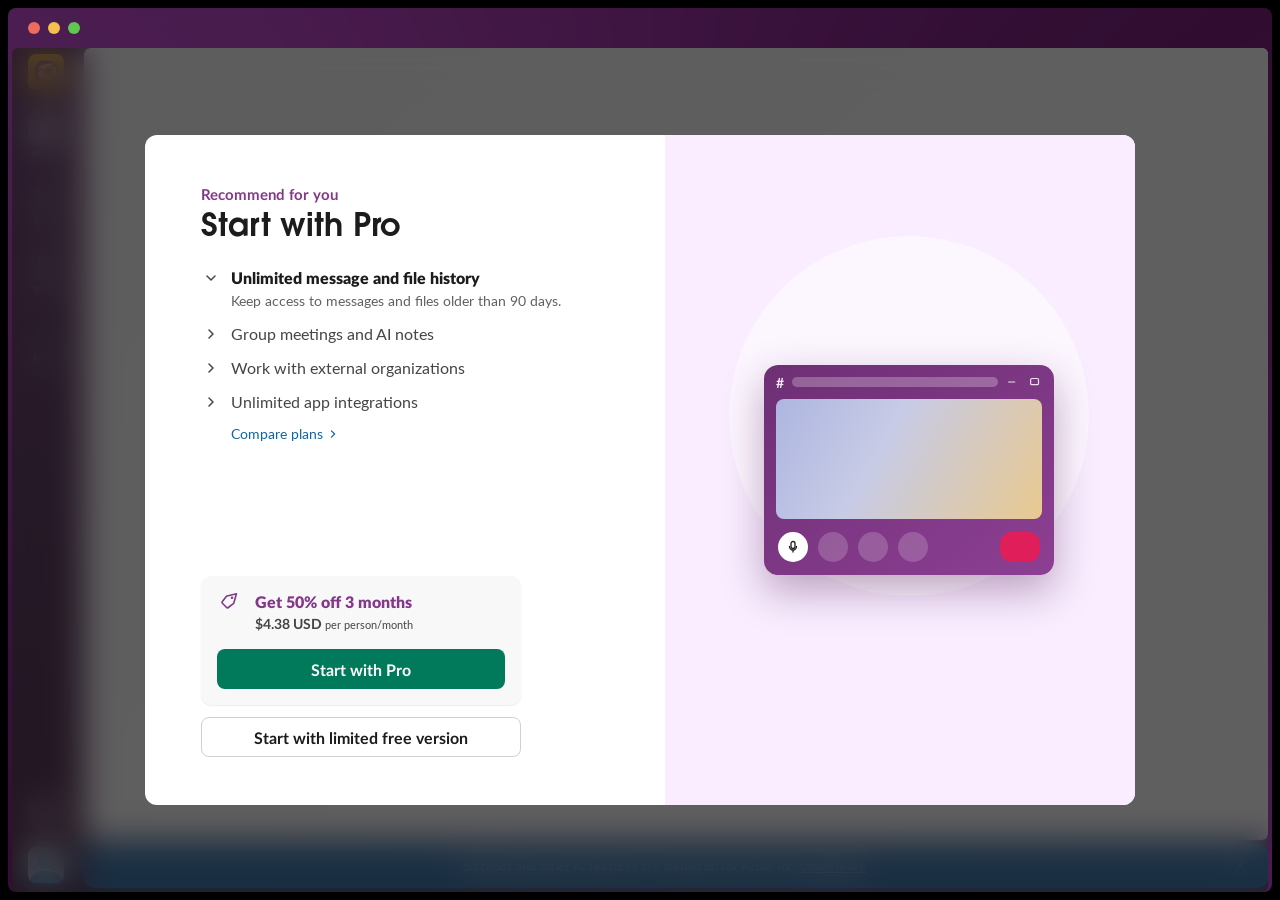
==== index.html @ fe8db7f8 "New Team Launchpad prototype Slack desktop onboarding prototype: Start with Pro paywall, familiarity" ====
<!DOCTYPE html>
<html lang="en">
<head>
  <meta charset="UTF-8">
  <meta name="viewport" content="width=device-width, initial-scale=1.0">
  <title>New Team Launchpad</title>
  <link rel="stylesheet" href="fonts.css">
  <link rel="stylesheet" href="onboarding.css">
</head>
<body>
  <div class="app-container">
    <!-- Landing experience (the real app) as background -->
    <div class="app-background">
      <iframe src="app.html"></iframe>
    </div>

    <!-- Persistent scrim hosting the onboarding + paywall modals -->
    <div class="scrim" id="scrim">

      <!-- ====== Modal 2 — How do you want to use Slack? (multi-select) ====== -->
      <div class="modal-panel hidden" id="panelUseCases">
        <div class="segmentation-modal intro-active">
          <div class="bg-yellow-circle bg-decoration"></div>
          <div class="bg-green-shape bg-decoration"></div>
          <div class="pill pill-top bg-decoration">
            <span class="pill-emoji">&#x2705;</span>
            <span class="pill-number">1</span>
          </div>
          <div class="pill pill-bottom bg-decoration">
            <span class="pill-emoji">&#x1F64C;</span>
            <span class="pill-number">5</span>
          </div>
          <div class="seg-content">
            <div class="title-section">
              <div class="question-container">
                <h1>How do you want to use Slack?</h1>
                <p>We'll suggest the right setup for your goals.</p>
              </div>
            </div>
            <div class="middle-content">
              <div class="checklist-card has-selection">
                <div class="checklist-item checked" data-choice="collab">
                  <span class="checklist-item-label" data-text="Chat and collaboration">Chat and collaboration</span>
                  <div class="checkbox"></div>
                </div>
                <div class="checklist-item" data-choice="projects">
                  <span class="checklist-item-label" data-text="Project management">Project management</span>
                  <div class="checkbox"></div>
                </div>
                <div class="checklist-item" data-choice="customers">
                  <span class="checklist-item-label" data-text="For customer and client communication">For customer and client communication</span>
                  <div class="checkbox"></div>
                </div>
                <div class="checklist-item" data-choice="partners">
                  <span class="checklist-item-label" data-text="Work with partners and vendors">Work with partners and vendors</span>
                  <div class="checkbox"></div>
                </div>
                <div class="checklist-item" data-choice="ai">
                  <span class="checklist-item-label" data-text="To explore AI tools and apps">To explore AI tools and apps</span>
                  <div class="checkbox"></div>
                </div>
              </div>
            </div>
            <div class="cta-section">
              <button class="btn-get-started" id="btnUseCasesNext">Get started</button>
            </div>
          </div>
        </div>
      </div>

      <!-- ====== Modal 2 — How familiar are you with Slack? (single choice) ====== -->
      <div class="modal-panel hidden" id="panelFamiliarity">
        <div class="segmentation-modal intro-active">
          <div class="bg-yellow-circle bg-decoration"></div>
          <div class="bg-green-shape bg-decoration"></div>
          <div class="pill pill-top bg-decoration">
            <span class="pill-emoji">&#x2705;</span>
            <span class="pill-number">1</span>
          </div>
          <div class="pill pill-bottom bg-decoration">
            <span class="pill-emoji">&#x1F64C;</span>
            <span class="pill-number">5</span>
          </div>
          <div class="seg-content">
            <div class="title-section">
              <div class="question-container">
                <h1>How familiar are you with Slack?</h1>
                <p>We'll tailor recommendations based on your experience.</p>
              </div>
            </div>
            <div class="middle-content">
              <div class="options-list familiarity">
                <button class="option-button" data-value="new">
                  <div class="option-inner">
                    <span class="option-emoji">&#x1F331;</span>
                    <span class="option-label">New to Slack</span>
                  </div>
                </button>
                <button class="option-button" data-value="used">
                  <div class="option-inner">
                    <span class="option-emoji">&#x1FAB4;</span>
                    <span class="option-label">I've used Slack before</span>
                  </div>
                </button>
                <button class="option-button" data-value="admin">
                  <div class="option-inner">
                    <span class="option-emoji">&#x1F333;</span>
                    <span class="option-label">I've managed Slack workspaces</span>
                  </div>
                </button>
              </div>
            </div>
          </div>
        </div>
      </div>

      <!-- ====== Modal 1 — Paywall: Start with Pro ====== -->
      <div class="modal-panel" id="panelPaywall">
        <div class="paywall-modal">
          <div class="paywall-content">
            <div class="paywall-body">
              <div class="paywall-text">
                <span class="paywall-eyebrow">Recommend for you</span>
                <h1 class="paywall-title">Start with Pro</h1>
              </div>
              <div class="paywall-features">
                <div class="paywall-feature expanded">
                  <span class="paywall-feature-caret">
                    <svg width="20" height="20" viewBox="0 0 20 20" fill="none"><path d="M6 8L10 12L14 8" stroke="#454447" stroke-width="1.5" stroke-linecap="round" stroke-linejoin="round"/></svg>
                  </span>
                  <div class="paywall-feature-main">
                    <span class="paywall-feature-label">Unlimited message and file history</span>
                    <p class="paywall-feature-desc">Keep access to messages and files older than 90 days.</p>
                  </div>
                </div>
                <div class="paywall-feature">
                  <span class="paywall-feature-caret">
                    <svg width="20" height="20" viewBox="0 0 20 20" fill="none"><path d="M8 6L12 10L8 14" stroke="#454447" stroke-width="1.5" stroke-linecap="round" stroke-linejoin="round"/></svg>
                  </span>
                  <div class="paywall-feature-main">
                    <span class="paywall-feature-label">Group meetings and AI notes</span>
                  </div>
                </div>
                <div class="paywall-feature">
                  <span class="paywall-feature-caret">
                    <svg width="20" height="20" viewBox="0 0 20 20" fill="none"><path d="M8 6L12 10L8 14" stroke="#454447" stroke-width="1.5" stroke-linecap="round" stroke-linejoin="round"/></svg>
                  </span>
                  <div class="paywall-feature-main">
                    <span class="paywall-feature-label">Work with external organizations</span>
                  </div>
                </div>
                <div class="paywall-feature">
                  <span class="paywall-feature-caret">
                    <svg width="20" height="20" viewBox="0 0 20 20" fill="none"><path d="M8 6L12 10L8 14" stroke="#454447" stroke-width="1.5" stroke-linecap="round" stroke-linejoin="round"/></svg>
                  </span>
                  <div class="paywall-feature-main">
                    <span class="paywall-feature-label">Unlimited app integrations</span>
                  </div>
                </div>
                <a class="paywall-compare" href="#">Compare plans <svg width="16" height="16" viewBox="0 0 20 20" fill="none"><path d="M8 6L12 10L8 14" stroke="#1264a3" stroke-width="1.5" stroke-linecap="round" stroke-linejoin="round"/></svg></a>
              </div>
            </div>

            <div class="paywall-footer">
              <div class="paywall-promo">
                <div class="paywall-promo-header">
                  <span class="paywall-promo-tag">
                    <svg width="28" height="28" viewBox="0 0 28 28" fill="none"><path d="M15.4 3.7 6.1 6a1.5 1.5 0 0 0-.86.56L1.4 11.6a1.4 1.4 0 0 0 .2 1.9l3.8 3.8a1.4 1.4 0 0 0 1.9.2l5.04-3.84c.27-.2.47-.5.56-.86L15.4 3.7Z" stroke="#83388a" stroke-width="1.6" stroke-linejoin="round"/><circle cx="11" cy="7.8" r="1.3" fill="#83388a"/></svg>
                  </span>
                  <div class="paywall-promo-text">
                    <span class="paywall-promo-title">Get 50% off 3 months</span>
                    <span class="paywall-promo-price">$4.38 USD <span>per person/month</span></span>
                  </div>
                </div>
                <div class="paywall-promo-btn">
                  <button class="btn-paywall-primary" id="btnStartPro">Start with Pro</button>
                </div>
              </div>
              <button class="btn-paywall-secondary" id="btnStartFree">Start with limited free version</button>
            </div>
          </div>

          <div class="paywall-image">
            <div class="paywall-image-bg"></div>
            <div class="paywall-image-blob"></div>
            <div class="paywall-huddle">
              <div class="paywall-huddle-bar">
                <span class="paywall-huddle-hash">#</span>
                <span class="paywall-huddle-title"></span>
                <span class="paywall-huddle-controls">
                  <svg width="14" height="14" viewBox="0 0 16 16" fill="none"><path d="M3 8h7" stroke="#fff" stroke-width="1.4" stroke-linecap="round"/></svg>
                  <svg width="14" height="14" viewBox="0 0 16 16" fill="none"><rect x="3" y="4" width="9" height="7" rx="1.4" stroke="#fff" stroke-width="1.4"/></svg>
                </span>
              </div>
              <div class="paywall-huddle-stage"></div>
              <div class="paywall-huddle-dock">
                <span class="hd-btn light"><svg width="16" height="16" viewBox="0 0 16 16" fill="none"><path d="M8 2.5a2 2 0 0 1 2 2v3a2 2 0 1 1-4 0v-3a2 2 0 0 1 2-2Z" stroke="#1d1c1d" stroke-width="1.3"/><path d="M4.5 7.5a3.5 3.5 0 0 0 7 0M8 11v2" stroke="#1d1c1d" stroke-width="1.3" stroke-linecap="round"/></svg></span>
                <span class="hd-btn"></span>
                <span class="hd-btn"></span>
                <span class="hd-btn"></span>
                <span class="hd-btn red"></span>
              </div>
            </div>
          </div>
        </div>
      </div>

    </div><!-- /scrim -->

    <!-- Secret dev menu: reveals on hover near the top-left corner -->
    <button class="secret-btn" id="secretBtn" aria-label="Prototype menu">
      <svg width="22" height="22" viewBox="0 0 24 24" fill="none">
        <path d="M9 6.5a3 3 0 0 1 6 0" stroke="currentColor" stroke-width="1.6" stroke-linecap="round"/>
        <rect x="8" y="7.5" width="8" height="10" rx="4" stroke="currentColor" stroke-width="1.6"/>
        <path d="M12 9.5v7M4.5 9.5l2.5 1M4 14h3.5M5 18.5l2.5-1.5M19.5 9.5 17 10.5M20 14h-3.5M19 18.5 16.5 17" stroke="currentColor" stroke-width="1.6" stroke-linecap="round"/>
      </svg>
    </button>
    <div class="secret-menu" id="secretMenu">
      <button class="secret-menu-item" data-action="refresh">
        <svg width="15" height="15" viewBox="0 0 16 16" fill="none"><path d="M13 8a5 5 0 1 1-1.46-3.54M13 3v2.2h-2.2" stroke="currentColor" stroke-width="1.3" stroke-linecap="round" stroke-linejoin="round"/></svg>
        <span>Refresh state</span>
      </button>
      <button class="secret-menu-item" data-action="restart">
        <svg width="15" height="15" viewBox="0 0 16 16" fill="none"><path d="M8 2.5a5.5 5.5 0 1 1-5.5 5.5" stroke="currentColor" stroke-width="1.3" stroke-linecap="round"/><path d="M8 0.5 5.8 2.5 8 4.5" stroke="currentColor" stroke-width="1.3" stroke-linecap="round" stroke-linejoin="round"/></svg>
        <span>Restart prototype</span>
      </button>
    </div>
  </div>

  <script>
    // ===== Secret prototype menu (hover near top-left corner) =====
    (function () {
      const STEP_KEY = 'launchpad-step';
      // Clear any stale persistent flag from earlier builds.
      try { localStorage.removeItem('launchpad-onboarded'); } catch (err) {}
      const secretBtn = document.getElementById('secretBtn');
      const secretMenu = document.getElementById('secretMenu');
      let menuOpen = false;

      // Reveal the button when the cursor is near the corner; hide otherwise
      // (unless the menu is open). JS proximity avoids a corner hotspot that
      // would block the app's window controls underneath.
      document.addEventListener('mousemove', (e) => {
        const near = e.clientX < 140 && e.clientY < 140;
        if (near || menuOpen) {
          secretBtn.classList.add('visible');
        } else {
          secretBtn.classList.remove('visible');
        }
      });

      function closeMenu() {
        menuOpen = false;
        secretMenu.classList.remove('visible');
        secretBtn.classList.remove('active');
      }

      secretBtn.addEventListener('click', (e) => {
        e.stopPropagation();
        menuOpen = !menuOpen;
        secretMenu.classList.toggle('visible', menuOpen);
        secretBtn.classList.toggle('active', menuOpen);
      });

      document.addEventListener('click', (e) => {
        if (menuOpen && !secretMenu.contains(e.target) && !secretBtn.contains(e.target)) {
          closeMenu();
        }
      });

      secretMenu.addEventListener('click', (e) => {
        const item = e.target.closest('.secret-menu-item');
        if (!item) return;
        const action = item.dataset.action;
        if (action === 'refresh') {
          // Reload, staying on the CURRENT step. Set a one-shot flag so the
          // next load preserves the step (a plain browser refresh won't have
          // this flag, so it restarts from the first modal instead).
          try { sessionStorage.setItem('launchpad-preserve-step', 'true'); } catch (err) {}
          location.reload();
        } else if (action === 'restart') {
          // Full restart — clear the step so it replays from the first modal.
          try { sessionStorage.removeItem(STEP_KEY); } catch (err) {}
          location.reload();
        }
        closeMenu();
      });
    })();
  </script>

  <script>
    const scrim = document.getElementById('scrim');
    const panelUseCases = document.getElementById('panelUseCases');
    const panelFamiliarity = document.getElementById('panelFamiliarity');
    const panelPaywall = document.getElementById('panelPaywall');

    // Collected personalization
    const personalization = { useCases: [], familiarity: null };

    // ---- Step tracking (so "Refresh state" reloads the CURRENT step) ----
    // Steps: 'paywall' -> 'familiarity' -> 'usecases' -> 'app'
    const STEP_KEY = 'launchpad-step';
    function recordStep(step) {
      try { sessionStorage.setItem(STEP_KEY, step); } catch (e) {}
    }
    function savedStep() {
      try { return sessionStorage.getItem(STEP_KEY); } catch (e) { return null; }
    }

    // A plain browser refresh should restart the prototype from the first
    // modal. Only the secret-menu "Refresh state" preserves the current step,
    // which it signals with a one-shot flag consumed here.
    const PRESERVE_KEY = 'launchpad-preserve-step';
    let preserve = false;
    try {
      preserve = sessionStorage.getItem(PRESERVE_KEY) === 'true';
      sessionStorage.removeItem(PRESERVE_KEY); // consume — only applies once
    } catch (e) {}
    const startStep = preserve ? (savedStep() || 'paywall') : 'paywall';
    function restoreStep(step) {
      // Hide all modal panels first; show only the one for this step.
      [panelUseCases, panelFamiliarity, panelPaywall].forEach(p => p.classList.add('hidden'));
      if (step === 'app') {
        scrim.classList.add('hidden');
        // Drive the app reveal directly. The 'slackbot-dm-view-ready' signal
        // only reaches app.html (the view's direct parent), not index.html,
        // so instead we post once the app iframe itself has loaded (its app.js
        // buffers the messages until the inner view is ready).
        const appIframe = document.querySelector('.app-background iframe');
        let dismissed = false;
        const fire = () => { if (!dismissed) { dismissed = true; dismissToApp(); } };
        if (appIframe) {
          appIframe.addEventListener('load', fire);
          // Fallback in case it had already loaded before this listener bound.
          setTimeout(fire, 600);
        }
      } else if (step === 'familiarity') {
        panelFamiliarity.classList.remove('hidden');
        playSegIntro(panelFamiliarity);
      } else if (step === 'usecases') {
        panelUseCases.classList.remove('hidden');
        playSegIntro(panelUseCases);
      } else {
        panelPaywall.classList.remove('hidden');
      }
      recordStep(step);
    }

    // Play the decorative intro for a segmentation modal
    function playSegIntro(panel) {
      const modal = panel.querySelector('.segmentation-modal');
      if (!modal) return;
      requestAnimationFrame(() => {
        setTimeout(() => {
          modal.classList.remove('intro-active');
          modal.classList.add('intro-done');
        }, 50);
      });
    }

    function swapPanel(fromPanel, toPanel, afterShow) {
      fromPanel.classList.add('hidden');
      setTimeout(() => {
        toPanel.classList.remove('hidden');
        if (afterShow) afterShow();
      }, 300);
    }

    // ---- Modal 1: paywall (Start with Pro) -> familiarity ----
    function advanceFromPaywall() {
      recordStep('familiarity');
      swapPanel(panelPaywall, panelFamiliarity, () => playSegIntro(panelFamiliarity));
    }
    document.getElementById('btnStartPro').addEventListener('click', advanceFromPaywall);
    document.getElementById('btnStartFree').addEventListener('click', advanceFromPaywall);

    // ---- Modal 2: familiarity single choice -> use cases ----
    panelFamiliarity.querySelectorAll('.option-button').forEach(btn => {
      btn.addEventListener('click', () => {
        personalization.familiarity = btn.dataset.value;
        btn.classList.add('selected');
        recordStep('usecases');
        setTimeout(() => swapPanel(panelFamiliarity, panelUseCases, () => playSegIntro(panelUseCases)), 200);
      });
    });

    // ---- Modal 3: use-case multi-select -> dismiss into the landing experience ----
    const checklistCard = panelUseCases.querySelector('.checklist-card');
    panelUseCases.querySelectorAll('.checklist-item').forEach(item => {
      item.addEventListener('click', () => {
        item.classList.toggle('checked');
        const anyChecked = checklistCard.querySelector('.checklist-item.checked') !== null;
        checklistCard.classList.toggle('has-selection', anyChecked);
      });
    });

    document.getElementById('btnUseCasesNext').addEventListener('click', () => {
      personalization.useCases = Array.from(
        panelUseCases.querySelectorAll('.checklist-item.checked')
      ).map(i => i.dataset.choice);
      recordStep('app');
      dismissToApp();
    });

    // ---- Dismiss into the landing experience ----
    function dismissToApp() {
      const appIframe = document.querySelector('.app-background iframe');
      const data = {
        type: 'onboarding-complete',
        useCases: personalization.useCases,
        familiarity: personalization.familiarity,
        userName: 'Arcadio'
      };
      try { localStorage.setItem('launchpad-onboarding', JSON.stringify(data)); } catch (e) {}

      if (appIframe && appIframe.contentWindow) {
        appIframe.contentWindow.postMessage(data, '*');
        appIframe.contentWindow.postMessage('modal-dismissed', '*');
      }
      scrim.classList.add('hidden');
    }

    // Show the step the prototype was last on (handles "Refresh state").
    restoreStep(startStep);
  </script>
</body>
</html>
---- fonts.css ----
/* === Bundled fonts (exact files from the design) ===
   Heading: ITC Avant Garde Gothic Std — Demi  (a.k.a. "Avant Garde For Salesforce")
   Body:    Lato (Regular / Bold / Black)
   All served locally from ./fonts so the prototype is self-contained.
   Falls back to the default Slack stack if a file is unavailable.
   Mirrors the look-ahead prototype's font handling. */
@font-face {
  font-family: 'Avant Garde For Salesforce';
  src: url('fonts/ITCAvantGardeStd-Demi.otf') format('opentype');
  font-weight: 600;
  font-style: normal;
  font-display: swap;
}
@font-face {
  font-family: 'Lato';
  src: url('fonts/lato-regular.woff2') format('woff2');
  font-weight: 400;
  font-style: normal;
  font-display: swap;
}
@font-face {
  font-family: 'Lato';
  src: url('fonts/lato-bold.woff2') format('woff2');
  font-weight: 700;
  font-style: normal;
  font-display: swap;
}
@font-face {
  font-family: 'Lato';
  src: url('fonts/lato-black.woff2') format('woff2');
  font-weight: 900;
  font-style: normal;
  font-display: swap;
}
---- onboarding.css ----
/* ============================================================
   Launchpad orchestrator — background app + onboarding modals
   Modeled on the Slackbot "combined" prototype.
   ============================================================ */
* { margin: 0; padding: 0; box-sizing: border-box; }

/* Brand display font for modal titles — ITC Avant Garde Gothic Std Demi,
   self-hosted via fonts.css (see look-ahead prototype). Lato as fallback. */
:root {
  --sk-display-font: 'Avant Garde For Salesforce', 'Lato', -apple-system, BlinkMacSystemFont, sans-serif;
}

html, body { width: 100%; height: 100%; }

body {
  font-family: 'Lato', -apple-system, BlinkMacSystemFont, 'Segoe UI', Roboto, sans-serif;
  background: #000;
  display: flex;
  align-items: center;
  justify-content: center;
  overflow: hidden;
  padding: 8px;
}

/* App window container — modal is a child overlay */
.app-container {
  position: relative;
  width: 100%;
  height: calc(100vh - 16px);
  overflow: hidden;
  border-radius: 8px;
  box-shadow: 0 1px 4px rgba(0, 0, 0, 0.15);
}

.app-background { position: absolute; inset: 0; z-index: 0; }
.app-background iframe { width: 100%; height: 100%; border: none; display: block; }

/* Persistent scrim behind all modals */
.scrim {
  position: absolute;
  top: 40px;
  left: 4px;
  right: 4px;
  bottom: 0;
  z-index: 10;
  background: rgba(29, 28, 29, 0.7);
  backdrop-filter: blur(16px);
  border-radius: 6px;
  display: flex;
  align-items: center;
  justify-content: center;
  transition: opacity 0.4s ease-out;
}

.scrim.hidden { opacity: 0; pointer-events: none; }

/* Individual modal panels */
.modal-panel {
  position: absolute;
  inset: 0;
  display: flex;
  align-items: center;
  justify-content: center;
  transition: opacity 0.35s ease-out;
}

.modal-panel.hidden { opacity: 0; pointer-events: none; }

/* ============================================================
   SEGMENTATION MODAL — 900×672 (questions 1 & 2)
   ============================================================ */
.segmentation-modal {
  position: relative;
  background: #fff;
  border-radius: 12px;
  width: 900px;
  height: 672px;
  display: flex;
  flex-direction: column;
  overflow: hidden;
  transition: transform 0.4s ease-out, opacity 0.4s ease-out;
}

.modal-panel.hidden .segmentation-modal { transform: scale(0.97); }

/* Background decorations */
.bg-decoration { position: absolute; pointer-events: none; }

.bg-yellow-circle {
  top: -84px; left: -124px;
  width: 252px; height: 249px;
  background: #f5a623;
  border-radius: 50%;
  z-index: 0;
}

.bg-green-shape {
  bottom: -100px; right: -382px;
  width: 549px; height: 211px;
  background: #41b658;
  border-radius: 112px;
  z-index: 0;
}

.pill {
  position: absolute;
  display: flex;
  align-items: center;
  gap: 8px;
  background: #fff;
  border-radius: 305px;
  padding: 9px 16px;
  box-shadow: 3px 3px 11px rgba(0, 0, 0, 0.25);
  height: 40px;
  z-index: 1;
}

.pill-top { top: 103px; left: 56px; }
.pill-bottom { bottom: 89px; right: 25px; }
.pill-emoji { font-size: 21px; line-height: 1; }
.pill-number {
  font-size: 19px; font-weight: 700; color: #000; letter-spacing: -0.37px;
}

/* Content column */
.seg-content {
  position: relative;
  z-index: 2;
  flex: 1;
  display: flex;
  flex-direction: column;
  align-items: center;
  justify-content: flex-start;
  padding: 48px 64px;
  gap: 60px;
}

.title-section { display: flex; flex-direction: column; align-items: center; padding: 5px; }

.question-container {
  display: flex; flex-direction: column; align-items: center;
  gap: 8px; text-align: center;
}

.question-container h1 {
  font-family: var(--sk-display-font);
  font-size: 32px; font-weight: 600; color: #1d1c1d;
  line-height: normal; letter-spacing: 0.16px; white-space: nowrap;
}

.question-container p {
  font-size: 18px; font-weight: 400; color: #454447;
  line-height: 27px; width: 572px;
}

.middle-content { width: 100%; display: flex; justify-content: center; }

/* Use-case checklist */
.checklist-card {
  background: #fff;
  border-radius: 12px;
  box-shadow: 0 4px 12px rgba(0, 0, 0, 0.1);
  padding: 16px 0;
  width: 100%;
  max-width: 492px;
}

.checklist-item {
  display: flex; align-items: center; justify-content: space-between;
  padding: 8px 32px 8px 28px;
  cursor: pointer; gap: 24px; height: 43px;
}

.checklist-item:hover { background: #f8f8f8; }

.checklist-item-label {
  font-size: 18px; font-weight: 400; color: #454447;
  line-height: 27px; flex: 1;
}

.checklist-item-label::after {
  content: attr(data-text);
  display: block; font-weight: 700; height: 0;
  overflow: hidden; visibility: hidden;
}

.checklist-item.checked .checklist-item-label { font-weight: 700; color: #1d1c1d; }
.checklist-card.has-selection .checklist-item:not(.checked) .checklist-item-label { color: #7c7a7f; }

.checkbox {
  width: 14px; height: 14px;
  border-radius: 3px;
  border: 1px solid #77757a;
  background: #fff;
  box-shadow: inset 0 1px 3px rgba(0, 0, 0, 0.25);
  flex-shrink: 0; position: relative;
  transition: background 0.15s, border-color 0.15s;
}

.checklist-item.checked .checkbox {
  background: #1264a3; border-color: #1264a3; box-shadow: none;
}

.checklist-item.checked .checkbox::after {
  content: '';
  position: absolute; top: 1px; left: 4px;
  width: 4px; height: 7px;
  border: solid #fff; border-width: 0 2px 2px 0;
  transform: rotate(45deg);
}

/* Familiarity option cards */
.options-list {
  display: flex; flex-direction: column; gap: 24px;
  align-items: center; width: 100%;
}

.options-list.familiarity { gap: 24px; }

.option-button {
  display: flex; align-items: center; justify-content: center;
  width: 508px;
  background: #fff;
  border-radius: 11px;
  box-shadow: 0 4px 8px rgba(0, 0, 0, 0.08);
  cursor: pointer; border: none;
  transition: box-shadow 0.3s ease, transform 0.3s ease, background 0.3s ease;
}

.option-button:hover {
  box-shadow: 0 6px 14px rgba(0, 0, 0, 0.1);
  transform: translateY(-1px);
}

.option-button:active,
.option-button.selected {
  transform: scale(0.99);
  box-shadow: 0 2px 6px rgba(0, 0, 0, 0.08);
  background: #fafafa;
}

.option-inner {
  display: flex; align-items: center; justify-content: center;
  gap: 12px; padding: 32px; width: 100%; white-space: nowrap;
}

.option-emoji { font-size: 28px; line-height: 1; }

.option-label {
  font-size: 18px; font-weight: 700; color: #1d1c1d;
  line-height: 27px; text-align: center;
}

/* CTA */
.cta-section { display: flex; flex-direction: column; align-items: center; gap: 12px; }

.btn-get-started {
  display: flex; align-items: center; justify-content: center;
  padding: 0 72px; height: 36px;
  background: #007a5a; border: 1px solid #007a5a; border-radius: 8px;
  color: #fff; font-family: 'Lato', sans-serif;
  font-size: 15px; font-weight: 700; line-height: 22px;
  cursor: pointer; transition: background 0.15s;
}

.btn-get-started:hover { background: #005e45; }

/* Intro decoration animation */
.segmentation-modal.intro-active .bg-decoration {
  opacity: 0;
  transition: opacity 0.6s cubic-bezier(0.25, 0.1, 0.25, 1),
              transform 0.6s cubic-bezier(0.25, 0.1, 0.25, 1);
}
.segmentation-modal.intro-active .bg-yellow-circle { transform: translate(-10px, -10px) scale(0.95); }
.segmentation-modal.intro-active .bg-green-shape { transform: translate(10px, 10px) scale(0.95); }
.segmentation-modal.intro-active .pill-top { transform: translateX(-8px); }
.segmentation-modal.intro-active .pill-bottom { transform: translateX(8px); }

.segmentation-modal.intro-done .bg-decoration {
  opacity: 1; transform: none;
  transition: opacity 0.6s cubic-bezier(0.25, 0.1, 0.25, 1),
              transform 0.6s cubic-bezier(0.25, 0.1, 0.25, 1);
}
.segmentation-modal.intro-done .pill-top,
.segmentation-modal.intro-done .pill-bottom { transition-delay: 0.3s; }

/* ============================================================
   PAYWALL MODAL — Start with Pro (split layout)
   ============================================================ */
.paywall-modal {
  position: relative;
  background: #fff;
  border-radius: 12px;
  width: 990px;
  max-width: 92vw;
  height: 670px;
  max-height: 92vh;
  display: flex;
  overflow: hidden;
  transition: transform 0.4s ease-out, opacity 0.4s ease-out;
}

.modal-panel.hidden .paywall-modal { transform: scale(0.97); }

.paywall-content {
  display: flex; flex-direction: column; justify-content: space-between;
  padding: 48px 0 48px 56px;
  width: 520px; flex-shrink: 0;
}

.paywall-body { display: flex; flex-direction: column; gap: 20px; }
.paywall-text { display: flex; flex-direction: column; gap: 4px; }

.paywall-eyebrow { font-size: 15px; font-weight: 700; color: #83388a; line-height: 22px; }
.paywall-title { font-family: var(--sk-display-font); font-size: 32px; font-weight: 600; color: #1d1c1d; letter-spacing: 0.16px; line-height: normal; }

.paywall-features { display: flex; flex-direction: column; gap: 12px; width: 380px; }

.paywall-feature { display: flex; align-items: flex-start; gap: 10px; cursor: default; }

.paywall-feature-caret {
  flex-shrink: 0; width: 20px; height: 20px;
  display: flex; align-items: center; justify-content: center;
  margin-top: 1px;
}

.paywall-feature-main { display: flex; flex-direction: column; gap: 2px; }

.paywall-feature-label { font-size: 16px; font-weight: 400; color: #454447; line-height: 22px; }
.paywall-feature.expanded .paywall-feature-label { font-weight: 900; color: #1d1c1d; }

.paywall-feature-desc { font-size: 14px; font-weight: 400; color: rgba(29, 28, 29, 0.7); line-height: 20px; }

.paywall-compare {
  display: inline-flex; align-items: center; gap: 2px;
  padding-left: 30px;
  font-size: 14px; color: #1264a3;
  cursor: pointer; text-decoration: none;
}
.paywall-compare:hover { text-decoration: underline; }

.paywall-footer { display: flex; flex-direction: column; gap: 12px; width: 320px; }

.paywall-promo {
  background: #f8f8f8;
  border-radius: 10px;
  box-shadow: 0 1px 1.5px rgba(0, 0, 0, 0.08);
  padding-top: 14px;
  display: flex; flex-direction: column; gap: 10px;
}

.paywall-promo-header { display: flex; align-items: flex-start; gap: 6px; padding: 0 20px; }
.paywall-promo-tag { flex-shrink: 0; width: 28px; height: 28px; display: flex; align-items: center; justify-content: center; }
.paywall-promo-text { display: flex; flex-direction: column; }
.paywall-promo-title { font-size: 16px; font-weight: 900; color: #83388a; line-height: 24px; }
.paywall-promo-price { font-size: 14px; font-weight: 700; color: #454447; line-height: 20px; }
.paywall-promo-price span { font-size: 11px; font-weight: 400; }
.paywall-promo-btn { padding: 4px 16px 16px; }

.btn-paywall-primary {
  display: flex; align-items: center; justify-content: center;
  width: 100%; height: 40px;
  background: #007a5a; border: none; border-radius: 8px;
  color: #fff; font-family: 'Lato', sans-serif;
  font-size: 16px; font-weight: 700; cursor: pointer;
  transition: background 0.15s;
}
.btn-paywall-primary:hover { background: #005e45; }

.btn-paywall-secondary {
  display: flex; align-items: center; justify-content: center;
  width: 100%; height: 40px;
  background: #fff; border: 1px solid #d0d0d0; border-radius: 8px;
  color: #1d1c1d; font-family: 'Lato', sans-serif;
  font-size: 16px; font-weight: 700; cursor: pointer;
  transition: background 0.15s, border-color 0.15s;
}
.btn-paywall-secondary:hover { background: #f8f8f8; border-color: #b0b0b0; }

/* Right image area */
.paywall-image { position: relative; flex: 1; overflow: hidden; }
.paywall-image-bg { position: absolute; inset: 0; background: #F9EDFF; }
.paywall-image-blob {
  position: absolute;
  width: 360px; height: 360px; border-radius: 50%;
  background: rgba(255, 255, 255, 0.45);
  top: 42%; left: 52%; transform: translate(-50%, -50%);
}

/* Faux huddle window */
.paywall-huddle {
  position: absolute;
  top: 50%; left: 52%; transform: translate(-50%, -50%);
  width: 290px; height: 210px;
  border-radius: 14px;
  background: linear-gradient(145deg, #6d2f74, #8d3f93);
  box-shadow: 0 16px 40px rgba(74, 21, 75, 0.35);
  overflow: hidden;
  display: flex; flex-direction: column;
}

.paywall-huddle-bar {
  height: 34px; display: flex; align-items: center; gap: 8px;
  padding: 0 12px; color: rgba(255,255,255,0.9);
}
.paywall-huddle-hash { font-size: 14px; font-weight: 700; }
.paywall-huddle-title { flex: 1; height: 10px; border-radius: 5px; background: rgba(255,255,255,0.25); }
.paywall-huddle-controls { display: flex; gap: 8px; opacity: 0.85; }

.paywall-huddle-stage {
  flex: 1; margin: 0 12px;
  border-radius: 8px;
  background: linear-gradient(120deg, #aeb6e0 0%, #c7cbe6 40%, #e9c98f 100%);
}

.paywall-huddle-dock {
  height: 56px; display: flex; align-items: center; gap: 10px;
  padding: 0 14px;
}
.hd-btn {
  width: 30px; height: 30px; border-radius: 50%;
  background: rgba(255, 255, 255, 0.18);
  display: flex; align-items: center; justify-content: center;
}
.hd-btn.light { background: #fff; }
.hd-btn.red { width: 40px; border-radius: 12px; background: #e01e5a; margin-left: auto; }

/* ============================================================
   Secret prototype menu — hidden button near the top-left
   corner, revealed on hover. Sits above everything.
   ============================================================ */
.secret-btn {
  position: fixed;
  top: 12px;
  left: 12px;
  width: 56px;
  height: 56px;
  display: flex;
  align-items: center;
  justify-content: center;
  border: none;
  border-radius: 50%;
  background: rgba(29, 28, 29, 0.55);
  color: #fff;
  cursor: pointer;
  opacity: 0;
  transform: scale(0.9);
  pointer-events: none;
  transition: opacity 0.15s ease, transform 0.15s ease, background 0.15s ease;
  z-index: 100000;
  -webkit-backdrop-filter: blur(6px);
  backdrop-filter: blur(6px);
}
.secret-btn.visible {
  opacity: 1;
  transform: scale(1);
  pointer-events: auto;
}
.secret-btn:hover,
.secret-btn.active {
  background: rgba(29, 28, 29, 0.8);
}

.secret-menu {
  position: fixed;
  top: 74px;
  left: 12px;
  min-width: 200px;
  background: #fff;
  border-radius: 10px;
  box-shadow: 0 6px 20px rgba(0, 0, 0, 0.22);
  padding: 6px;
  display: none;
  flex-direction: column;
  gap: 2px;
  z-index: 100000;
}
.secret-menu.visible { display: flex; }

.secret-menu-item {
  display: flex;
  align-items: center;
  gap: 10px;
  width: 100%;
  padding: 8px 10px;
  border: none;
  background: none;
  border-radius: 6px;
  font-family: 'Lato', sans-serif;
  font-size: 13px;
  font-weight: 700;
  color: #1d1c1d;
  text-align: left;
  cursor: pointer;
  transition: background 0.12s ease;
}
.secret-menu-item:hover { background: #f4f4f5; }
.secret-menu-item svg { color: #5e5d60; flex-shrink: 0; }
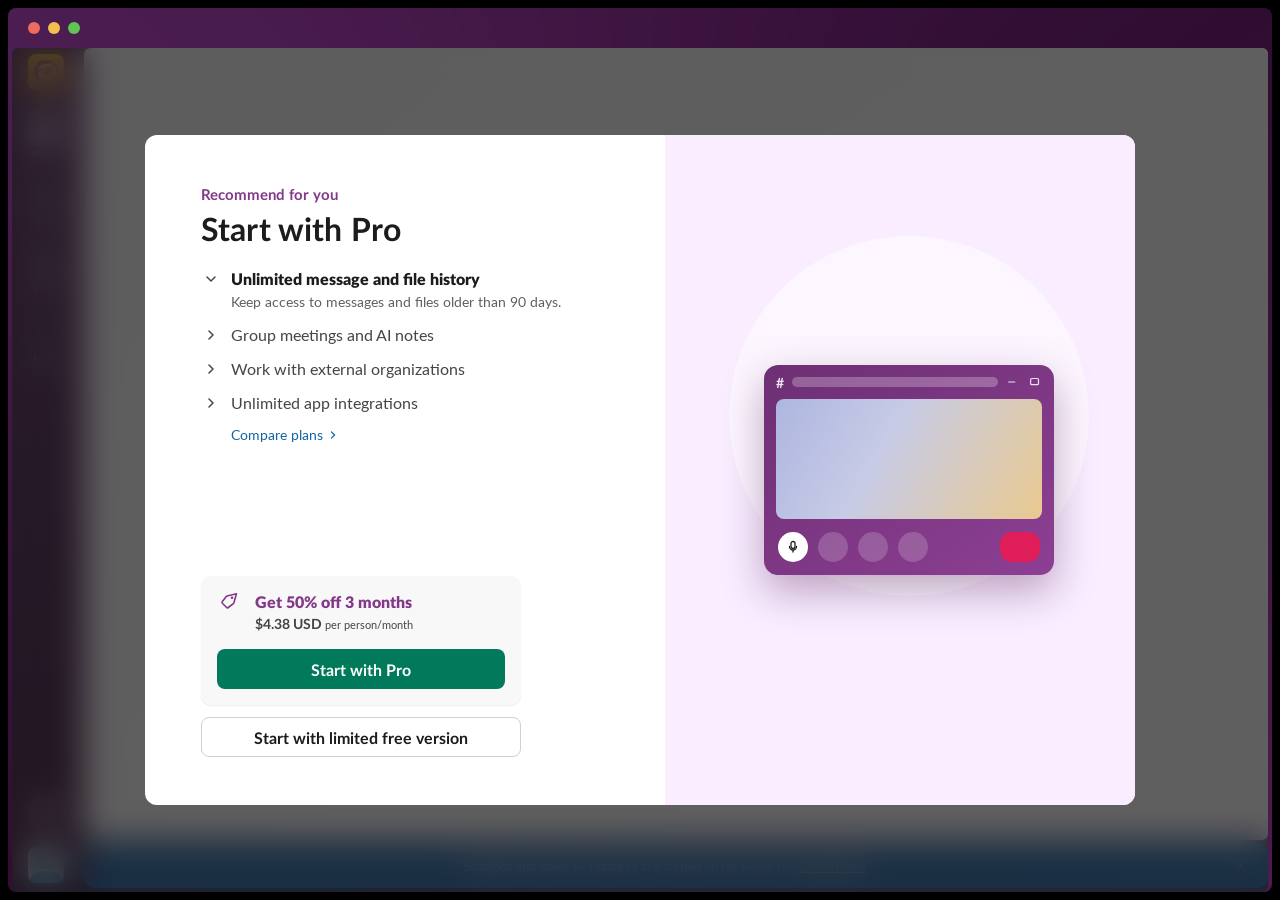
==== commit 62eba34e: "Setup tasks open a placeholder modal; modal fonts on Lato; peek + progress tweaks - Peek and Launchp" ====
--- a/index.html
+++ b/index.html
@@ -225,7 +225,146 @@
         <span>Restart prototype</span>
       </button>
     </div>
+
+    <!-- Secret design switcher: reveals on hover near the top-right corner -->
+    <button class="secret-btn right" id="designBtn" aria-label="Design switcher">
+      <svg width="22" height="22" viewBox="0 0 24 24" fill="none">
+        <rect x="3.5" y="4.5" width="17" height="15" rx="2.5" stroke="currentColor" stroke-width="1.6"/>
+        <path d="M3.5 9.5h17M9 9.5v10" stroke="currentColor" stroke-width="1.6"/>
+      </svg>
+    </button>
+    <div class="secret-menu right" id="designMenu">
+      <button class="secret-menu-item" data-design="a">
+        <span>Design A<span class="secret-sub">Lands on Launchpad</span></span>
+        <svg class="secret-check" width="15" height="15" viewBox="0 0 16 16" fill="none"><path d="M3 8.5l3.2 3L13 4.5" stroke="currentColor" stroke-width="1.6" stroke-linecap="round" stroke-linejoin="round"/></svg>
+      </button>
+      <button class="secret-menu-item" data-design="b">
+        <span>Design B<span class="secret-sub">Lands on #tractor-channel</span></span>
+        <svg class="secret-check" width="15" height="15" viewBox="0 0 16 16" fill="none"><path d="M3 8.5l3.2 3L13 4.5" stroke="currentColor" stroke-width="1.6" stroke-linecap="round" stroke-linejoin="round"/></svg>
+      </button>
+    </div>
+
+    <!-- Placeholder modal — opened when a setup task is clicked -->
+    <div class="placeholder-modal" id="placeholderModal" aria-hidden="true">
+      <div class="placeholder-modal__card" role="dialog" aria-modal="true">
+        <button class="placeholder-modal__close" id="placeholderModalClose" aria-label="Close">
+          <svg width="16" height="16" viewBox="0 0 16 16" fill="none"><path d="M4 4l8 8M12 4l-8 8" stroke="currentColor" stroke-width="1.6" stroke-linecap="round"/></svg>
+        </button>
+        <h2 class="placeholder-modal__title" id="placeholderModalTitle">Placeholder</h2>
+        <p class="placeholder-modal__body">This is a placeholder for the task flow.</p>
+      </div>
+    </div>
   </div>
+
+  <script>
+    // ===== Cursor relay =====
+    // mousemove only fires in the document the cursor is over, so once the
+    // user is inside an iframe (the app, its sub-views) the parent's hover
+    // detection goes dark. Each iframe relays cursor coords up; here we
+    // re-emit them as a 'proto-cursor' event in absolute top-window space so
+    // the secret buttons stay reachable from anywhere in the prototype.
+    (function () {
+      function emit(x, y) {
+        window.dispatchEvent(new CustomEvent('proto-cursor', { detail: { x, y } }));
+      }
+      document.addEventListener('mousemove', (e) => emit(e.clientX, e.clientY));
+      window.addEventListener('message', (e) => {
+        if (!e.data || !e.data.__cursor) return;
+        const f = [...document.querySelectorAll('iframe')].find(fr => fr.contentWindow === e.source);
+        if (f) { const r = f.getBoundingClientRect(); emit(e.data.x + r.left, e.data.y + r.top); }
+      });
+    })();
+
+    // Tell the app iframe to dismiss the setup peek (when a secret menu opens).
+    function dismissAppPeek() {
+      const appIframe = document.querySelector('.app-background iframe');
+      if (appIframe && appIframe.contentWindow) {
+        appIframe.contentWindow.postMessage('dismiss-peek', '*');
+      }
+    }
+
+    // ===== Placeholder modal (opened by setup task clicks) =====
+    (function () {
+      const modal = document.getElementById('placeholderModal');
+      const closeBtn = document.getElementById('placeholderModalClose');
+      const titleEl = document.getElementById('placeholderModalTitle');
+      if (!modal) return;
+
+      function openModal(title) {
+        if (title) titleEl.textContent = title;
+        modal.classList.add('visible');
+        modal.setAttribute('aria-hidden', 'false');
+      }
+      function closeModal() {
+        modal.classList.remove('visible');
+        modal.setAttribute('aria-hidden', 'true');
+      }
+      closeBtn && closeBtn.addEventListener('click', closeModal);
+      modal.addEventListener('click', (e) => { if (e.target === modal) closeModal(); });
+      document.addEventListener('keydown', (e) => { if (e.key === 'Escape') closeModal(); });
+
+      // Setup tasks (in the app iframe and its sub-views) request the modal.
+      window.addEventListener('message', (e) => {
+        if (e.data && e.data.type === 'open-placeholder') openModal(e.data.title);
+      });
+    })();
+  </script>
+
+  <script>
+    // ===== Secret design switcher (hover near top-right corner) =====
+    (function () {
+      const DESIGN_KEY = 'launchpad-design';
+      const designBtn = document.getElementById('designBtn');
+      const designMenu = document.getElementById('designMenu');
+      let open = false;
+
+      function currentDesign() {
+        try { return sessionStorage.getItem(DESIGN_KEY) || 'a'; } catch (e) { return 'a'; }
+      }
+      function markSelected() {
+        const d = currentDesign();
+        designMenu.querySelectorAll('.secret-menu-item').forEach(i => {
+          i.classList.toggle('selected', i.dataset.design === d);
+        });
+      }
+      markSelected();
+
+      window.addEventListener('proto-cursor', (e) => {
+        const near = e.detail.x > window.innerWidth - 140 && e.detail.y < 140;
+        if (near || open) designBtn.classList.add('visible');
+        else designBtn.classList.remove('visible');
+      });
+
+      function closeMenu() {
+        open = false;
+        designMenu.classList.remove('visible');
+        designBtn.classList.remove('active');
+      }
+
+      designBtn.addEventListener('click', (e) => {
+        e.stopPropagation();
+        open = !open;
+        designMenu.classList.toggle('visible', open);
+        designBtn.classList.toggle('active', open);
+        if (open) dismissAppPeek();
+      });
+
+      document.addEventListener('click', (e) => {
+        if (open && !designMenu.contains(e.target) && !designBtn.contains(e.target)) closeMenu();
+      });
+
+      designMenu.addEventListener('click', (e) => {
+        const item = e.target.closest('.secret-menu-item');
+        if (!item) return;
+        try { sessionStorage.setItem(DESIGN_KEY, item.dataset.design); } catch (err) {}
+        markSelected();
+        closeMenu();
+        // Re-run the prototype so the new design takes effect from the start.
+        try { sessionStorage.removeItem('launchpad-step'); } catch (err) {}
+        location.reload();
+      });
+    })();
+  </script>
 
   <script>
     // ===== Secret prototype menu (hover near top-left corner) =====
@@ -240,8 +379,8 @@
       // Reveal the button when the cursor is near the corner; hide otherwise
       // (unless the menu is open). JS proximity avoids a corner hotspot that
       // would block the app's window controls underneath.
-      document.addEventListener('mousemove', (e) => {
-        const near = e.clientX < 140 && e.clientY < 140;
+      window.addEventListener('proto-cursor', (e) => {
+        const near = e.detail.x < 140 && e.detail.y < 140;
         if (near || menuOpen) {
           secretBtn.classList.add('visible');
         } else {
@@ -260,6 +399,7 @@
         menuOpen = !menuOpen;
         secretMenu.classList.toggle('visible', menuOpen);
         secretBtn.classList.toggle('active', menuOpen);
+        if (menuOpen) dismissAppPeek();
       });
 
       document.addEventListener('click', (e) => {
@@ -405,11 +545,15 @@
     // ---- Dismiss into the landing experience ----
     function dismissToApp() {
       const appIframe = document.querySelector('.app-background iframe');
+      // Design B lands on the #tractor-channel; Design A (default) on Launchpad.
+      let design = 'a';
+      try { design = sessionStorage.getItem('launchpad-design') || 'a'; } catch (e) {}
       const data = {
         type: 'onboarding-complete',
         useCases: personalization.useCases,
         familiarity: personalization.familiarity,
-        userName: 'Arcadio'
+        userName: 'Arcadio',
+        landOn: design === 'b' ? 'new-channel' : 'slackbot-dm'
       };
       try { localStorage.setItem('launchpad-onboarding', JSON.stringify(data)); } catch (e) {}
 
--- a/onboarding.css
+++ b/onboarding.css
@@ -7,7 +7,7 @@
 /* Brand display font for modal titles — ITC Avant Garde Gothic Std Demi,
    self-hosted via fonts.css (see look-ahead prototype). Lato as fallback. */
 :root {
-  --sk-display-font: 'Avant Garde For Salesforce', 'Lato', -apple-system, BlinkMacSystemFont, sans-serif;
+  --sk-display-font: 'Lato', -apple-system, BlinkMacSystemFont, 'Segoe UI', Roboto, sans-serif;
 }
 
 html, body { width: 100%; height: 100%; }
@@ -144,7 +144,7 @@
 
 .question-container h1 {
   font-family: var(--sk-display-font);
-  font-size: 32px; font-weight: 600; color: #1d1c1d;
+  font-size: 32px; font-weight: 700; color: #1d1c1d;
   line-height: normal; letter-spacing: 0.16px; white-space: nowrap;
 }
 
@@ -224,6 +224,7 @@
   border-radius: 11px;
   box-shadow: 0 4px 8px rgba(0, 0, 0, 0.08);
   cursor: pointer; border: none;
+  font-family: 'Lato', -apple-system, BlinkMacSystemFont, 'Segoe UI', Roboto, sans-serif;
   transition: box-shadow 0.3s ease, transform 0.3s ease, background 0.3s ease;
 }
 
@@ -496,3 +497,87 @@
 }
 .secret-menu-item:hover { background: #f4f4f5; }
 .secret-menu-item svg { color: #5e5d60; flex-shrink: 0; }
+
+/* Right-side variant (design switcher) */
+.secret-btn.right { left: auto; right: 12px; }
+.secret-menu.right { left: auto; right: 12px; }
+
+/* Active/selected menu item (current design choice) */
+.secret-menu-item .secret-check {
+  margin-left: auto;
+  color: #007a5a;
+  opacity: 0;
+  flex-shrink: 0;
+}
+.secret-menu-item.selected .secret-check { opacity: 1; }
+.secret-menu-item .secret-sub {
+  display: block;
+  font-size: 12px;
+  font-weight: 400;
+  color: #5e5d60;
+  margin-top: 2px;
+}
+.secret-menu-item { align-items: flex-start; }
+.secret-menu-item > span:first-of-type { display: flex; flex-direction: column; }
+
+/* ============================================================
+   Placeholder modal — opened by setup task clicks
+   ============================================================ */
+.placeholder-modal {
+  position: fixed;
+  inset: 0;
+  z-index: 100001;
+  display: flex;
+  align-items: center;
+  justify-content: center;
+  background: rgba(29, 28, 29, 0.45);
+  opacity: 0;
+  pointer-events: none;
+  transition: opacity 0.18s ease;
+}
+.placeholder-modal.visible { opacity: 1; pointer-events: auto; }
+.placeholder-modal__card {
+  position: relative;
+  width: 440px;
+  max-width: calc(100% - 48px);
+  background: #fff;
+  border-radius: 12px;
+  box-shadow: 0 18px 48px rgba(0, 0, 0, 0.28);
+  padding: 32px;
+  text-align: center;
+  font-family: 'Lato', -apple-system, BlinkMacSystemFont, sans-serif;
+  transform: scale(0.97);
+  transition: transform 0.18s ease;
+}
+.placeholder-modal.visible .placeholder-modal__card { transform: scale(1); }
+.placeholder-modal__close {
+  position: absolute;
+  top: 12px;
+  right: 12px;
+  width: 28px;
+  height: 28px;
+  display: flex;
+  align-items: center;
+  justify-content: center;
+  border: none;
+  background: transparent;
+  border-radius: 6px;
+  color: #5e5d60;
+  cursor: pointer;
+  transition: background 0.12s ease;
+}
+.placeholder-modal__close:hover { background: #f0f0f0; color: #1d1c1d; }
+.placeholder-modal__title {
+  margin: 0 0 8px;
+  font-size: 22px;
+  font-weight: 900;
+  color: #1d1c1d;
+  line-height: 30px;
+}
+.placeholder-modal__body {
+  margin: 0;
+  font-size: 15px;
+  font-weight: 400;
+  color: #5e5d60;
+  line-height: 22px;
+}
